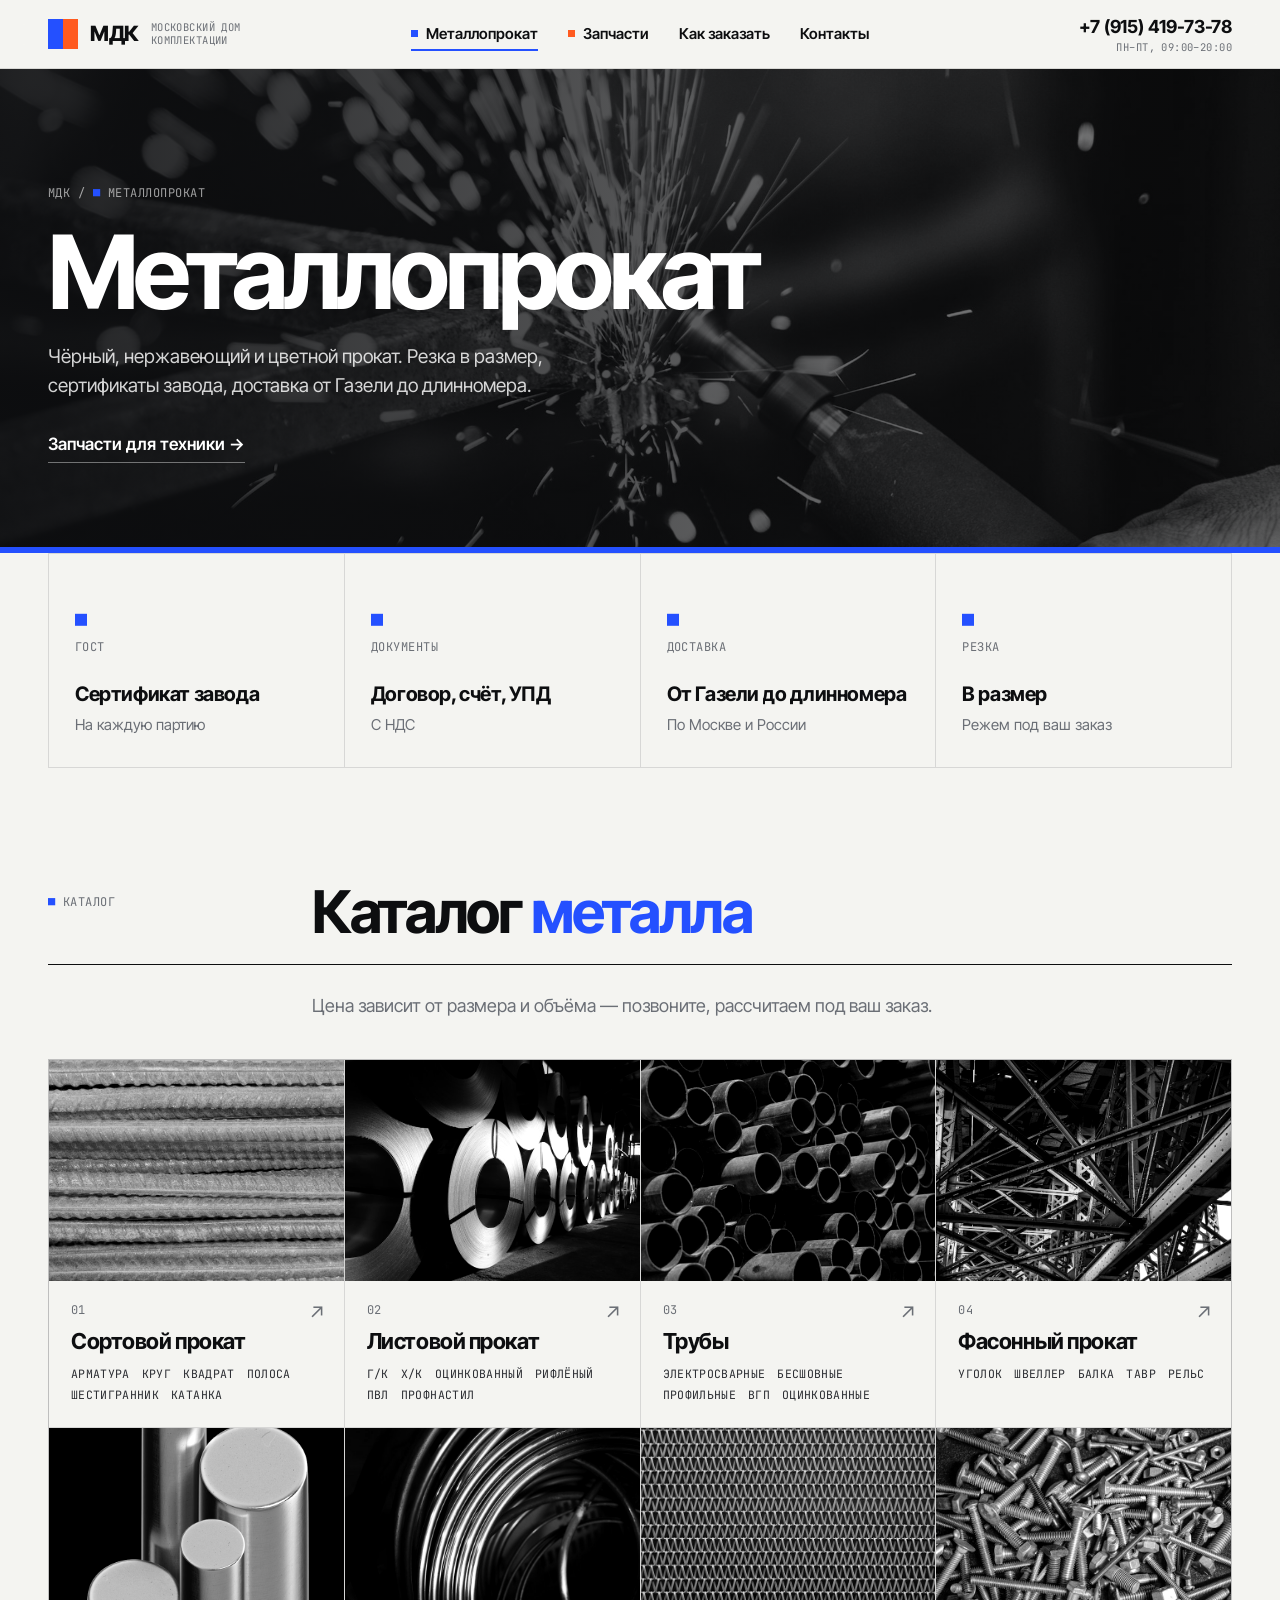
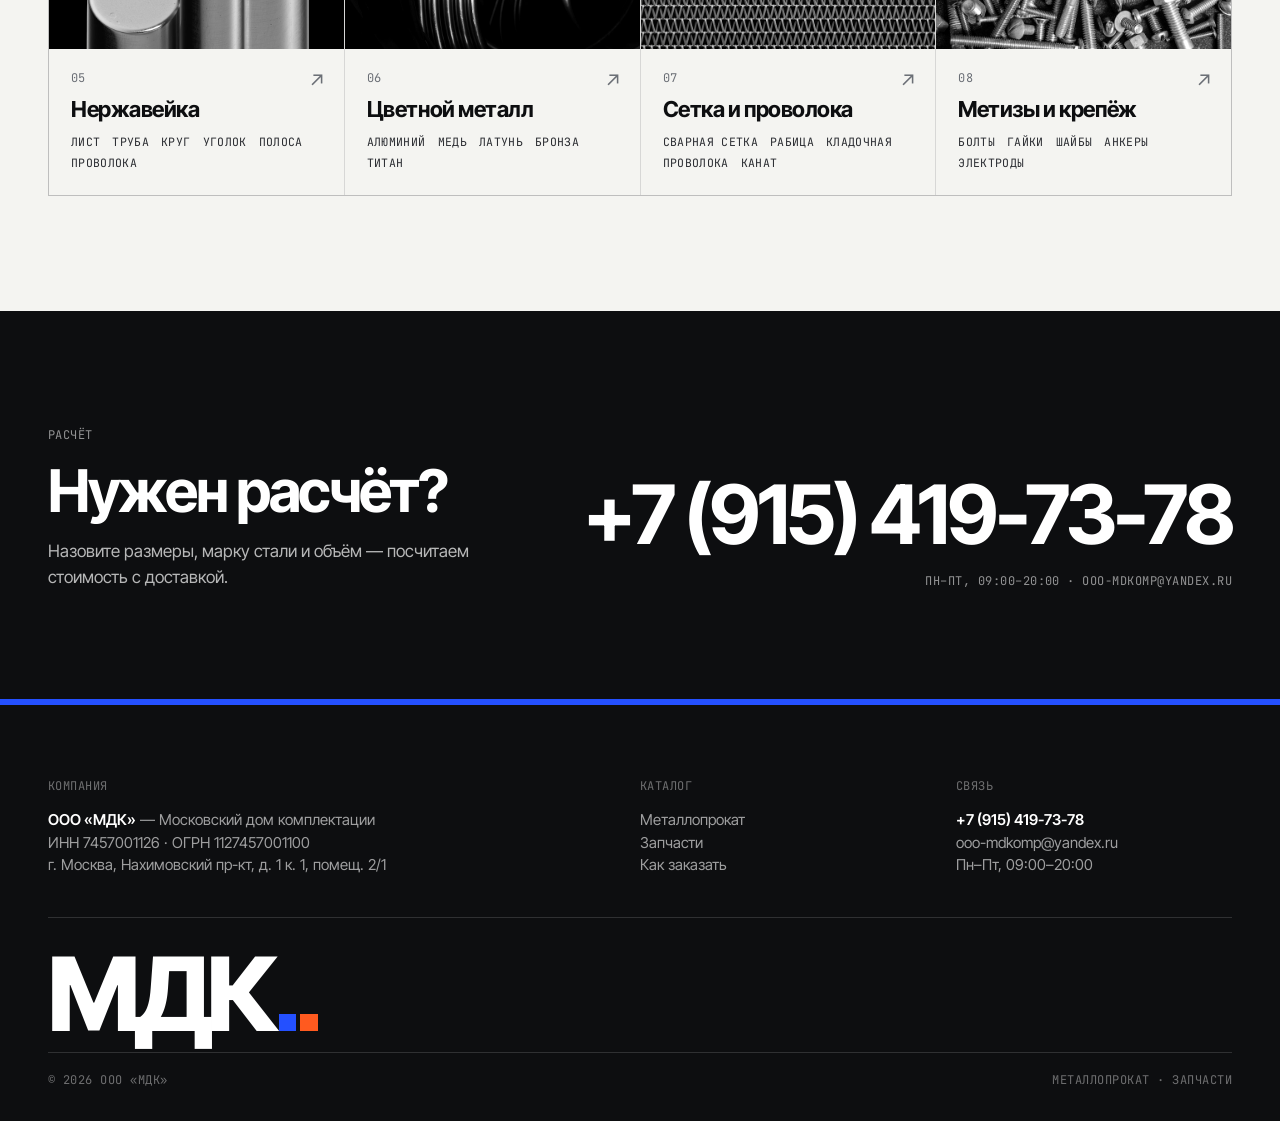
==== metall.html @ 5b30b917 "Телефоны: фото цветное в середине экрана" ====
<!doctype html>
<html lang="ru">
<head>
<meta charset="utf-8">
<meta name="viewport" content="width=device-width, initial-scale=1">
<meta name="robots" content="noindex, nofollow">  <!-- черновик: убрать при запуске -->
<title>Металлопрокат — МДК</title>
<meta name="description" content="ООО «МДК»: оптовые поставки металлопроката для объектов и запчастей для автопарков">
<meta property="og:type" content="website">
<meta property="og:site_name" content="МДК">
<meta property="og:title" content="Металлопрокат — МДК">
<meta property="og:description" content="ООО «МДК»: оптовые поставки металлопроката для объектов и запчастей для автопарков">
<meta property="og:url" content="https://mdkmdkmdk2027.github.io/metall.html">
<meta property="og:image" content="https://mdkmdkmdk2027.github.io/img/og.jpg?v=c39ac950">
<meta property="og:image:width" content="1200">
<meta property="og:image:height" content="630">
<meta name="twitter:card" content="summary_large_image">
<link rel="preconnect" href="https://fonts.googleapis.com">
<link rel="preconnect" href="https://fonts.gstatic.com" crossorigin>
<link href="https://fonts.googleapis.com/css2?family=Inter+Tight:wght@400;500;600;700;800&family=JetBrains+Mono:wght@400;700&display=swap" rel="stylesheet">
<link rel="stylesheet" href="style.css?v=85838760">
<script>document.documentElement.classList.add("js")</script>
</head>
<body>
<header class="site"><div class="wrap">
<a class="logo" href="index.html"><span class="mark"><i></i><i></i></span><b>МДК</b><span class="mono">Московский дом комплектации</span></a>
<nav class="main"><a href="metall.html" class="metal on">Металлопрокат</a><a href="zapchasti.html" class="parts">Запчасти</a><a href="index.html#kak" class="">Как заказать</a><a href="index.html#kontakty" class="">Контакты</a></nav>
<div class="right"><span class="tagline">Оптовые поставки для объектов и автопарков</span>
<a class="phone" href="tel:+79154197378">+7 (915) 419-73-78<span class="mono">Пн–Пт, 09:00–20:00</span></a></div>
</div></header>

<div class="pagehead metal"><div class="img" style="background-image:url(img/hero-metall.jpg?v=57c1b4a6)"></div><div class="wrap">
<div class="mono"><a href="index.html">МДК</a> / <b>■</b> Металлопрокат</div>
<h1>Металлопрокат</h1>
<p>Чёрный, нержавеющий и цветной прокат. Резка в размер, сертификаты завода, доставка от Газели до длинномера.</p>
<a class="other" href="zapchasti.html">Запчасти для техники →</a>
</div></div>
<div class="perks metal"><div class="wrap"><div class="cells"><div class="cell reveal"><div class="mono"><b>■</b> ГОСТ</div><b>Сертификат завода</b><span>На каждую партию</span></div><div class="cell reveal"><div class="mono"><b>■</b> Документы</div><b>Договор, счёт, УПД</b><span>С НДС</span></div><div class="cell reveal"><div class="mono"><b>■</b> Доставка</div><b>От Газели до длинномера</b><span>По Москве и России</span></div><div class="cell reveal"><div class="mono"><b>■</b> Резка</div><b>В размер</b><span>Режем под ваш заказ</span></div></div></div></div>
<section class="metal"><div class="wrap">
<div class="shead reveal"><div class="mono"><b>■</b> Каталог</div><h2>Каталог <span class="c">металла</span></h2></div>
<p class="sub reveal">Цена зависит от размера и объёма — позвоните, рассчитаем под ваш заказ.</p>
<div class="tiles "><div class="tile reveal"><div class="pic" style="background-image:url(img/m-sort.jpg?v=5205f03b)"></div><div class="body"><span class="go">↗</span><div class="mono">01</div><h3>Сортовой прокат</h3><ul><li>Арматура</li><li>Круг</li><li>Квадрат</li><li>Полоса</li><li>Шестигранник</li><li>Катанка</li></ul></div></div><div class="tile reveal"><div class="pic" style="background-image:url(img/m-list.jpg?v=18ad1d79)"></div><div class="body"><span class="go">↗</span><div class="mono">02</div><h3>Листовой прокат</h3><ul><li>Г/к</li><li>Х/к</li><li>Оцинкованный</li><li>Рифлёный</li><li>ПВЛ</li><li>Профнастил</li></ul></div></div><div class="tile reveal"><div class="pic" style="background-image:url(img/m-truby.jpg?v=a0edea4f)"></div><div class="body"><span class="go">↗</span><div class="mono">03</div><h3>Трубы</h3><ul><li>Электросварные</li><li>Бесшовные</li><li>Профильные</li><li>ВГП</li><li>Оцинкованные</li></ul></div></div><div class="tile reveal"><div class="pic" style="background-image:url(img/m-fason.jpg?v=fa17dc12)"></div><div class="body"><span class="go">↗</span><div class="mono">04</div><h3>Фасонный прокат</h3><ul><li>Уголок</li><li>Швеллер</li><li>Балка</li><li>Тавр</li><li>Рельс</li></ul></div></div><div class="tile reveal"><div class="pic" style="background-image:url(img/m-inox.jpg?v=03edb4b9)"></div><div class="body"><span class="go">↗</span><div class="mono">05</div><h3>Нержавейка</h3><ul><li>Лист</li><li>Труба</li><li>Круг</li><li>Уголок</li><li>Полоса</li><li>Проволока</li></ul></div></div><div class="tile reveal"><div class="pic" style="background-image:url(img/m-color.jpg?v=ea2280f4)"></div><div class="body"><span class="go">↗</span><div class="mono">06</div><h3>Цветной металл</h3><ul><li>Алюминий</li><li>Медь</li><li>Латунь</li><li>Бронза</li><li>Титан</li></ul></div></div><div class="tile reveal"><div class="pic" style="background-image:url(img/m-setka.jpg?v=76192dc4)"></div><div class="body"><span class="go">↗</span><div class="mono">07</div><h3>Сетка и проволока</h3><ul><li>Сварная сетка</li><li>Рабица</li><li>Кладочная</li><li>Проволока</li><li>Канат</li></ul></div></div><div class="tile reveal"><div class="pic" style="background-image:url(img/m-metizy.jpg?v=efcea07a)"></div><div class="body"><span class="go">↗</span><div class="mono">08</div><h3>Метизы и крепёж</h3><ul><li>Болты</li><li>Гайки</li><li>Шайбы</li><li>Анкеры</li><li>Электроды</li></ul></div></div></div>
</div></section>
<div class="call metal"><div class="wrap">
<div class="reveal"><div class="mono">Расчёт</div><h2>Нужен расчёт?</h2><p>Назовите размеры, марку стали и объём — посчитаем стоимость с доставкой.</p></div>
<div class="right reveal"><a class="big" href="tel:+79154197378">+7 (915) 419-73-78</a>
<div class="mono hours">Пн–Пт, 09:00–20:00 · ooo-mdkomp@yandex.ru</div></div>
</div><div class="bar"><i></i><i></i></div></div>

<footer><div class="wrap">
<div class="cols">
<div><span class="mono">Компания</span><b>ООО «МДК»</b> — Московский дом комплектации<br>ИНН 7457001126 · ОГРН 1127457001100<br>г. Москва, Нахимовский пр-кт, д. 1 к. 1, помещ. 2/1</div>
<div><span class="mono">Каталог</span><a href="metall.html">Металлопрокат</a><br><a href="zapchasti.html">Запчасти</a><br><a href="index.html#kak">Как заказать</a></div>
<div><span class="mono">Связь</span><a href="tel:+79154197378"><b>+7 (915) 419-73-78</b></a><br><a href="mailto:ooo-mdkomp@yandex.ru">ooo-mdkomp@yandex.ru</a><br>Пн–Пт, 09:00–20:00</div>
</div>
<div class="word">МДК<i></i><i></i></div>
<div class="legal mono"><span>© 2026 ООО «МДК»</span><span>Металлопрокат · Запчасти</span></div>
</div>
</footer>
<script>
(function () {
  var els = document.querySelectorAll(".reveal");
  if (!("IntersectionObserver" in window)) { els.forEach(function (e) { e.classList.add("in"); }); return; }
  var io = new IntersectionObserver(function (es) {
    es.forEach(function (e) { if (e.isIntersecting) { e.target.classList.add("in"); io.unobserve(e.target); } });
  }, { rootMargin: "0px 0px -8% 0px" });
  els.forEach(function (e) { io.observe(e); });
})();
// телефоны: фото цветное, пока проезжает через середину экрана (на компьютере — по наведению)
(function () {
  if (!window.matchMedia("(hover: none)").matches || !("IntersectionObserver" in window)) return;
  var io = new IntersectionObserver(function (es) {
    es.forEach(function (e) { e.target.classList.toggle("live", e.isIntersecting); });
  }, { rootMargin: "-35% 0px -35% 0px" });
  document.querySelectorAll(".tile, .half").forEach(function (e) { io.observe(e); });
})();
</script>
</body>
</html>
---- style.css ----
:root {
  --paper: #f4f4f1;
  --white: #ffffff;
  --ink: #0d0e10;
  --ink-2: #2a2c31;
  --muted: #6b6f76;
  --line: rgba(13, 14, 16, .12);
  --line-dark: rgba(255, 255, 255, .14);
  --metal: #2450ff;        /* металл — электрический синий */
  --parts: #ff5a1f;        /* запчасти — сигнальный оранжевый */
  --c: var(--ink);         /* цвет текущего направления */
  --wrap: 1320px;
  --pad: clamp(20px, 4vw, 48px);
  --sans: "Inter Tight", "Inter", system-ui, sans-serif;
  --mono: "JetBrains Mono", ui-monospace, monospace;
}
.metal { --c: var(--metal); }
.parts { --c: var(--parts); }

* { box-sizing: border-box; margin: 0; padding: 0; }
html { scroll-behavior: smooth; }
body { background: var(--paper); color: var(--ink); font-family: var(--sans); font-size: 17px; line-height: 1.5; -webkit-font-smoothing: antialiased; }
a { color: inherit; text-decoration: none; }
.wrap { max-width: var(--wrap); margin: 0 auto; padding: 0 var(--pad); }
.mono { font-family: var(--mono); font-size: 12px; letter-spacing: .04em; text-transform: uppercase; }

/* ---------- шапка ---------- */
header.site { position: sticky; top: 0; z-index: 20; background: rgba(244, 244, 241, .82); backdrop-filter: blur(14px); border-bottom: 1px solid var(--line); }
header.site .wrap { display: grid; grid-template-columns: 1fr auto 1fr; align-items: center; height: 68px; gap: 24px; }
.logo { display: flex; align-items: center; gap: 12px; }
.logo .mark { display: grid; grid-template-columns: 1fr 1fr; width: 30px; height: 30px; }
.logo .mark i:first-child { background: var(--metal); }
.logo .mark i:last-child { background: var(--parts); }
.logo b { font-size: 21px; font-weight: 800; letter-spacing: -.02em; }
.logo .mono { color: var(--muted); font-size: 10.5px; line-height: 1.25; max-width: 130px; }
nav.main { display: flex; gap: 30px; font-size: 15px; font-weight: 600; }
nav.main a { position: relative; padding: 6px 0; }
nav.main a::after { content: ""; position: absolute; left: 0; right: 100%; bottom: 0; height: 2px; background: var(--c); transition: right .25s; }
nav.main a:hover::after, nav.main a.on::after { right: 0; }
nav.main a.metal::before, nav.main a.parts::before { content: ""; display: inline-block; width: 7px; height: 7px; background: var(--c); margin-right: 8px; vertical-align: 2px; }
.phone { justify-self: end; text-align: right; font-weight: 700; font-size: 18px; letter-spacing: -.01em; white-space: nowrap; }
.phone .mono { display: block; color: var(--muted); font-size: 10.5px; font-weight: 400; }

/* ---------- первый экран ---------- */
.intro { padding: clamp(48px, 7vw, 96px) 0 clamp(28px, 4vw, 48px); }
.intro .wrap { display: grid; grid-template-columns: 1fr auto; align-items: end; gap: 40px; }
.intro h1 { font-size: clamp(42px, 7.2vw, 108px); font-weight: 700; line-height: .95; letter-spacing: -.045em; max-width: 13ch; }
.intro h1 .m { color: var(--metal); }
.intro h1 .p { color: var(--parts); }
.intro p.tagline { font-size: clamp(18px, 1.7vw, 22px); font-weight: 500; color: var(--ink-2); max-width: 22ch; padding-bottom: 10px; border-left: 2px solid var(--ink); padding-left: 18px; }

.split { display: grid; grid-template-columns: 1fr 1fr; border-top: 1px solid var(--line); }
.half { position: relative; height: min(72vh, 680px); min-height: 460px; overflow: hidden; color: #fff; display: flex; align-items: flex-end; isolation: isolate; }
.half + .half { border-left: 1px solid var(--paper); }
.half .img { position: absolute; inset: 0; z-index: -2; background-size: cover; background-position: center; filter: grayscale(1) contrast(1.08) brightness(.9); transform: scale(1.02); transition: filter .6s, transform 1.2s cubic-bezier(.2, .7, .2, 1); }
.half::before { content: ""; position: absolute; inset: 0; z-index: -1; background: linear-gradient(180deg, rgba(13, 14, 16, 0) 30%, rgba(13, 14, 16, .88) 100%); }
.half::after { content: ""; position: absolute; left: 0; bottom: 0; height: 6px; width: 64px; background: var(--c); transition: width .5s cubic-bezier(.2, .7, .2, 1); }
.half:hover .img { filter: grayscale(0) contrast(1.02) brightness(.85); transform: scale(1.06); }
.half:hover::after { width: 100%; }
.half .in { width: 100%; padding: clamp(24px, 3.4vw, 48px); display: grid; grid-template-columns: 1fr auto; align-items: end; gap: 24px; }
.half .idx { color: rgba(255, 255, 255, .7); }
.half .idx b { color: var(--c); font-weight: 700; }
.half h2 { font-size: clamp(38px, 5vw, 76px); font-weight: 700; letter-spacing: -.04em; line-height: 1; margin: 14px 0 16px; }
.half ul { list-style: none; display: flex; flex-wrap: wrap; gap: 8px; }
.half li { font-family: var(--mono); font-size: 12px; text-transform: uppercase; letter-spacing: .04em; padding: 6px 10px; border: 1px solid rgba(255, 255, 255, .35); background: rgba(13, 14, 16, .25); backdrop-filter: blur(4px); }
.arrow { width: 64px; height: 64px; display: grid; place-items: center; background: var(--c); color: #fff; font-size: 26px; transition: transform .3s; flex: none; }
.half:hover .arrow { transform: rotate(-45deg); }

/* ---------- бегущая строка ---------- */
.ticker { background: var(--ink); color: #fff; overflow: hidden; white-space: nowrap; border-top: 1px solid var(--ink); }
.ticker .track { display: inline-flex; animation: run 60s linear infinite; padding: 16px 0; }
.ticker span { font-family: var(--mono); font-size: 13px; text-transform: uppercase; letter-spacing: .06em; padding: 0 22px; opacity: .9; }
.ticker span.dot { padding: 0; opacity: 1; }
.ticker span.dot::before { content: "■"; font-size: 8px; vertical-align: 2px; }
.ticker span.dot.m::before { color: var(--metal); }
.ticker span.dot.p::before { color: var(--parts); }
@keyframes run { to { transform: translateX(-50%); } }

/* ---------- сетка-ячейки (преимущества, контакты) ---------- */
.cells { display: grid; grid-template-columns: repeat(4, 1fr); border-top: 1px solid var(--line); border-left: 1px solid var(--line); }
.cell { border-right: 1px solid var(--line); border-bottom: 1px solid var(--line); padding: 28px 26px 30px; background: transparent; transition: background .25s; }
.cell:hover { background: var(--white); }
.cell .mono { color: var(--muted); }
.cell b { display: block; font-size: 20px; font-weight: 700; letter-spacing: -.02em; margin: 26px 0 6px; line-height: 1.2; }
.cell span { color: var(--muted); font-size: 15px; }
.cell a b:hover { color: var(--metal); }
.perks { padding: 0; }
.perks.metal .cell .mono b, .perks.parts .cell .mono b { color: var(--c); }

/* ---------- секции ---------- */
section { padding: clamp(64px, 9vw, 120px) 0; }
section.white { background: var(--white); }
.shead { display: grid; grid-template-columns: 240px 1fr auto; gap: 24px; align-items: end; margin-bottom: clamp(32px, 4vw, 56px); padding-bottom: 22px; border-bottom: 1px solid var(--ink); }
.shead .mono { color: var(--muted); align-self: start; padding-top: 10px; }
.shead .mono b { color: var(--c); }
h2 { font-size: clamp(34px, 4.6vw, 64px); font-weight: 700; line-height: 1; letter-spacing: -.04em; }
h2 .c { color: var(--c); }
.more { font-weight: 600; white-space: nowrap; display: inline-flex; gap: 10px; align-items: center; }
.more::after { content: "→"; display: grid; place-items: center; width: 36px; height: 36px; background: var(--c); color: #fff; transition: transform .25s; }
.more:hover::after { transform: translateX(4px); }
.sub { color: var(--muted); max-width: 640px; margin: -24px 0 40px 264px; font-size: 18px; }

/* ---------- плитки каталога ---------- */
.tiles { display: grid; grid-template-columns: repeat(4, 1fr); gap: 1px; background: var(--line); border: 1px solid var(--line); }
.tiles.three { grid-template-columns: repeat(3, 1fr); }
.tile { background: var(--paper); display: flex; flex-direction: column; position: relative; overflow: hidden; }
section.white .tile { background: var(--white); }
.tile .pic { aspect-ratio: 4 / 3; background-size: cover; background-position: center; filter: grayscale(1) contrast(1.05); transition: filter .5s, transform .8s cubic-bezier(.2, .7, .2, 1); }
.tile:hover .pic { filter: grayscale(0); transform: scale(1.04); }
.tile .body { padding: 20px 22px 24px; position: relative; background: inherit; flex: 1; }
.tile .body::before { content: ""; position: absolute; left: 0; top: 0; height: 3px; width: 0; background: var(--c); transition: width .4s; }
.tile:hover .body::before { width: 100%; }
.tile .mono { color: var(--muted); }
.tile h3 { font-size: 22px; font-weight: 700; letter-spacing: -.02em; margin: 10px 0 10px; line-height: 1.15; }
.tile ul { list-style: none; display: flex; flex-wrap: wrap; gap: 4px 12px; font-family: var(--mono); font-size: 11.5px; text-transform: uppercase; letter-spacing: .03em; color: var(--ink-2); }
.tile .go { position: absolute; right: 18px; top: 18px; font-size: 20px; color: var(--muted); transition: color .25s, transform .25s; }
.tile:hover .go { color: var(--c); transform: translate(2px, -2px); }

/* ---------- типы техники ---------- */
.vtype .brands { display: flex; flex-wrap: wrap; gap: 6px; margin-top: 16px; }
.vtype .brands span { font-family: var(--mono); font-size: 11px; text-transform: uppercase; letter-spacing: .03em; padding: 5px 8px; border: 1px solid var(--line); }
.vtype p { color: var(--muted); font-size: 15px; }

/* ---------- как заказать ---------- */
.steps { display: grid; grid-template-columns: repeat(4, 1fr); counter-reset: s; }
.step { padding: 0 28px 0 0; position: relative; }
.step::before { counter-increment: s; content: "0" counter(s); display: block; font-family: var(--mono); font-size: 13px; color: var(--muted); padding-bottom: 18px; border-bottom: 1px solid var(--ink); margin-bottom: 26px; }
.step::after { content: ""; position: absolute; left: 0; top: 27px; width: 9px; height: 9px; background: var(--ink); }
.step b { display: block; font-size: 24px; font-weight: 700; letter-spacing: -.02em; margin-bottom: 8px; }
.step span { color: var(--muted); font-size: 15px; }

/* ---------- позвоните ---------- */
.call { background: var(--ink); color: #fff; padding: clamp(64px, 9vw, 120px) 0; position: relative; overflow: hidden; }
.call .wrap { display: grid; grid-template-columns: 1fr 1fr; gap: 40px; align-items: end; }
.call .mono { color: rgba(255, 255, 255, .55); }
.call h2 { margin-top: 18px; }
.call p { color: rgba(255, 255, 255, .7); margin-top: 18px; max-width: 46ch; }
.call .big { display: block; font-size: clamp(40px, 6.4vw, 96px); font-weight: 700; letter-spacing: -.045em; line-height: 1; white-space: nowrap; transition: color .25s; }
.call .big:hover { color: var(--c); }
.call.metal .big, .call.parts .big { color: #fff; }
.call.metal .big:hover, .call.parts .big:hover { color: var(--c); }
.call .hours { margin-top: 16px; color: rgba(255, 255, 255, .55); }
.call .bar { position: absolute; left: 0; right: 0; bottom: 0; height: 6px; display: grid; grid-template-columns: 1fr 1fr; }
.call .bar i:first-child { background: var(--metal); }
.call .bar i:last-child { background: var(--parts); }
.call.metal .bar i, .call.parts .bar i { background: var(--c); }
.call .right { text-align: right; }

/* ---------- FAQ ---------- */
.faq { margin-top: -1px; }
.faq details { border-bottom: 1px solid var(--line); }
.faq summary { cursor: pointer; padding: 26px 0; list-style: none; display: grid; grid-template-columns: 240px 1fr 40px; gap: 24px; align-items: center; font-size: 22px; font-weight: 600; letter-spacing: -.02em; }
.faq summary::-webkit-details-marker { display: none; }
.faq summary .mono { color: var(--muted); }
.faq summary::after { content: "+"; justify-self: end; font-size: 28px; font-weight: 300; transition: transform .25s; }
.faq details[open] summary::after { transform: rotate(45deg); }
.faq details p { padding: 0 64px 28px 264px; color: var(--ink-2); max-width: 980px; }

/* ---------- шапка подстраниц ---------- */
.pagehead { position: relative; color: #fff; isolation: isolate; overflow: hidden; }
.pagehead .img { position: absolute; inset: 0; z-index: -2; background-size: cover; background-position: center; filter: grayscale(1) contrast(1.08) brightness(.8); }
.pagehead::before { content: ""; position: absolute; inset: 0; z-index: -1; background: linear-gradient(90deg, rgba(13, 14, 16, .9) 0%, rgba(13, 14, 16, .35) 100%); }
.pagehead::after { content: ""; position: absolute; left: 0; bottom: 0; height: 6px; width: 100%; background: var(--c); }
.pagehead .wrap { padding-top: clamp(64px, 9vw, 120px); padding-bottom: clamp(56px, 7vw, 96px); }
.pagehead .mono { color: rgba(255, 255, 255, .6); }
.pagehead .mono b { color: var(--c); }
.pagehead h1 { font-size: clamp(48px, 8vw, 120px); font-weight: 700; letter-spacing: -.05em; line-height: .95; margin: 22px 0 22px; }
.pagehead p { max-width: 560px; font-size: 19px; color: rgba(255, 255, 255, .82); }
.pagehead .other { display: inline-flex; margin-top: 32px; gap: 10px; font-weight: 600; border-bottom: 1px solid rgba(255, 255, 255, .4); padding-bottom: 4px; }
.pagehead .other:hover { border-color: #fff; }

/* ---------- подвал ---------- */
footer { background: var(--ink); color: rgba(255, 255, 255, .6); padding: 72px 0 0; font-size: 15px; overflow: hidden; }
footer .cols { display: grid; grid-template-columns: 2fr 1fr 1fr; gap: 40px; padding-bottom: 40px; border-bottom: 1px solid var(--line-dark); }
footer .mono { color: rgba(255, 255, 255, .4); display: block; margin-bottom: 14px; }
footer b { color: #fff; font-weight: 600; }
footer a:hover { color: #fff; }
footer .word { font-size: clamp(56px, 8vw, 114px); font-weight: 800; letter-spacing: -.06em; line-height: .8; color: #fff; margin-top: 36px; padding-bottom: .16em; white-space: nowrap; }
footer .word i { display: inline-block; width: .17em; height: .17em; background: var(--metal); margin-left: .06em; }
footer .word i + i { background: var(--parts); margin-left: .04em; }
footer .legal { display: flex; justify-content: space-between; gap: 20px; padding-top: 18px; padding-bottom: 18px; border-top: 1px solid var(--line-dark); color: rgba(255, 255, 255, .4); }

/* ---------- появление при прокрутке ---------- */
.js .reveal { opacity: 0; transform: translateY(24px); transition: opacity .8s, transform .8s cubic-bezier(.2, .7, .2, 1); }
.js .reveal.in { opacity: 1; transform: none; }
@media (prefers-reduced-motion: reduce) { .js .reveal { opacity: 1; transform: none; } .ticker .track { animation: none; } }

/* ---------- планшет и телефон ---------- */
@media (max-width: 1080px) {
  header.site .wrap { grid-template-columns: 1fr auto; }
  nav.main { display: none; }
  .tiles { grid-template-columns: repeat(2, 1fr); }
  .tiles.three { grid-template-columns: repeat(2, 1fr); }
  .cells, .steps { grid-template-columns: repeat(2, 1fr); }
  .steps { row-gap: 40px; }
  .shead { grid-template-columns: 1fr auto; }
  .shead .mono { grid-column: 1 / -1; }
  .sub { margin-left: 0; }
  .faq summary { grid-template-columns: 1fr 40px; }
  .faq summary .mono { display: none; }
  .faq details p { padding-left: 0; }
}
@media (max-width: 760px) {
  .intro .wrap { grid-template-columns: 1fr; gap: 24px; }
  .split { grid-template-columns: 1fr; }
  .half { height: 62vh; min-height: 420px; }
  .half + .half { border-left: 0; border-top: 1px solid var(--paper); }
  .call .wrap { grid-template-columns: 1fr; }
  .call .right { text-align: left; }
  footer .cols { grid-template-columns: 1fr; }
  .logo .mono { display: none; }
  .phone { font-size: 16px; }
}
@media (max-width: 520px) {
  .tiles, .tiles.three, .cells, .steps { grid-template-columns: 1fr; }
  .shead { grid-template-columns: 1fr; }
  .half .in { grid-template-columns: 1fr; }
  .arrow { display: none; }
  footer .legal { flex-direction: column; }
}

a.cell { display: block; }
.perks .cell .mono b { color: var(--c); }

/* ---------- шапка: слоган у телефона, первый экран без заголовка ---------- */
.sr { position: absolute; width: 1px; height: 1px; overflow: hidden; clip: rect(0 0 0 0); white-space: nowrap; }
header.site .right { justify-self: end; display: flex; align-items: center; gap: 22px; }
header.site .tagline { font-size: 13px; line-height: 1.3; color: var(--ink-2); max-width: 170px; text-align: right; padding-right: 22px; border-right: 1px solid var(--line); }
.tagline-m { display: none; }
.half { height: clamp(460px, calc(100svh - 68px - 50px), 760px); }
@media (max-width: 1360px) {
  header.site .tagline { display: none; }
  .tagline-m { display: block; padding: 14px var(--pad); font-size: 14px; color: var(--ink-2); border-bottom: 1px solid var(--line); }
}
@media (max-width: 760px) { .half { height: 62vh; min-height: 420px; } }

/* ---------- телефоны: быстро и компактно ---------- */
@media (hover: none), (max-width: 760px) {
  /* без проявления при прокрутке — на телефоне выглядит как «лаг» */
  .js .reveal { opacity: 1; transform: none; transition: none; }
  .half .img, .tile .pic { transition: none; }
}
@media (max-width: 760px) {
  header.site { backdrop-filter: none; background: var(--paper); }
  header.site .wrap { height: 60px; }
  .half li { backdrop-filter: none; background: rgba(13, 14, 16, .45); }
  .half { height: 330px; min-height: 0; }          /* фикс. высота: не прыгает, когда сворачивается адресная строка */
  .half .in { padding: 22px 20px; }
  .half .idx { display: none; }
  .half h2 { font-size: 36px; margin: 0 0 12px; }
  .half li { font-size: 10.5px; padding: 5px 8px; }

  section { padding: 48px 0; }
  .shead { margin-bottom: 24px; padding-bottom: 14px; gap: 12px; }
  h2 { font-size: 32px; }
  .more::after { width: 30px; height: 30px; }

  .tiles, .tiles.three { grid-template-columns: 1fr 1fr; }
  .tile .pic { aspect-ratio: 1 / 1; }
  .tile .body { padding: 12px 12px 14px; }
  .tile .go { display: none; }
  .tile h3 { font-size: 16px; margin: 4px 0 6px; }
  .tile ul { font-size: 10px; gap: 2px 8px; }
  .tiles.three .vtype { grid-column: 1 / -1; }      /* легковые/грузовые/спецтехника — по одной, но ниже */
  .vtype .pic { aspect-ratio: 16 / 9; }
  .vtype h3 { font-size: 20px; }

  .cells { grid-template-columns: 1fr 1fr; }
  .cell { padding: 16px 14px 18px; }
  .cell b { font-size: 16px; margin: 12px 0 4px; }
  .cell span { font-size: 13px; }
  #kontakty .cells { grid-template-columns: 1fr; }
  #kontakty .cell b { font-size: 18px; margin-top: 8px; overflow-wrap: anywhere; }

  .steps { grid-template-columns: 1fr 1fr; row-gap: 28px; }
  .step { padding-right: 14px; }
  .step::before { padding-bottom: 12px; margin-bottom: 16px; }
  .step::after { top: 21px; }
  .step b { font-size: 18px; }
  .step span { font-size: 13px; }

  .call { padding: 56px 0; }
  .call .big { font-size: 10.4vw; }
  .faq summary { font-size: 17px; padding: 18px 0; }
  .pagehead h1 { font-size: 48px; }
  .pagehead p { font-size: 16px; }
  footer { padding-top: 48px; }
}

/* телефоны: цвет у фото в середине экрана (класс live ставит скрипт) */
@media (hover: none) {
  .tile .pic, .half .img { transition: filter .6s; }
  .tile.live .pic { filter: grayscale(0); }
  .half.live .img { filter: grayscale(0) contrast(1.02) brightness(.85); }
  .tile.live .body::before { width: 100%; }
}
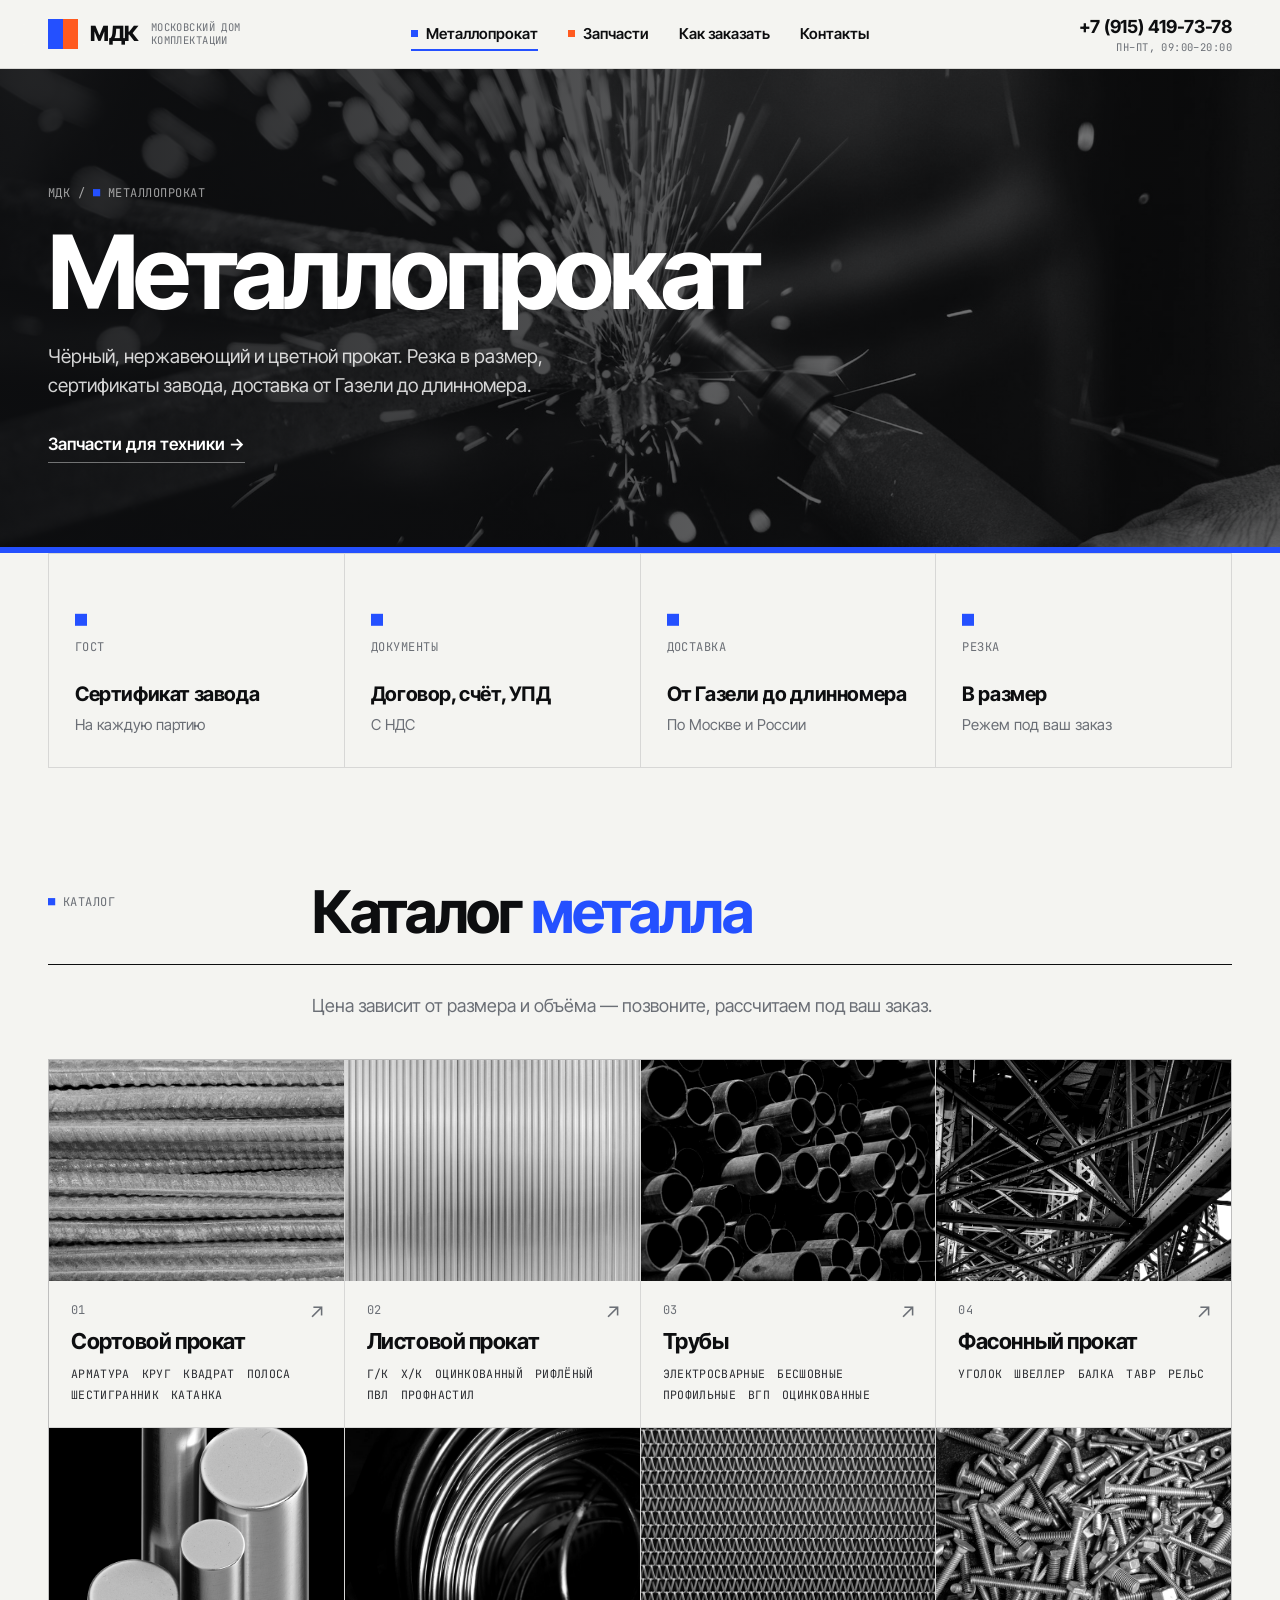
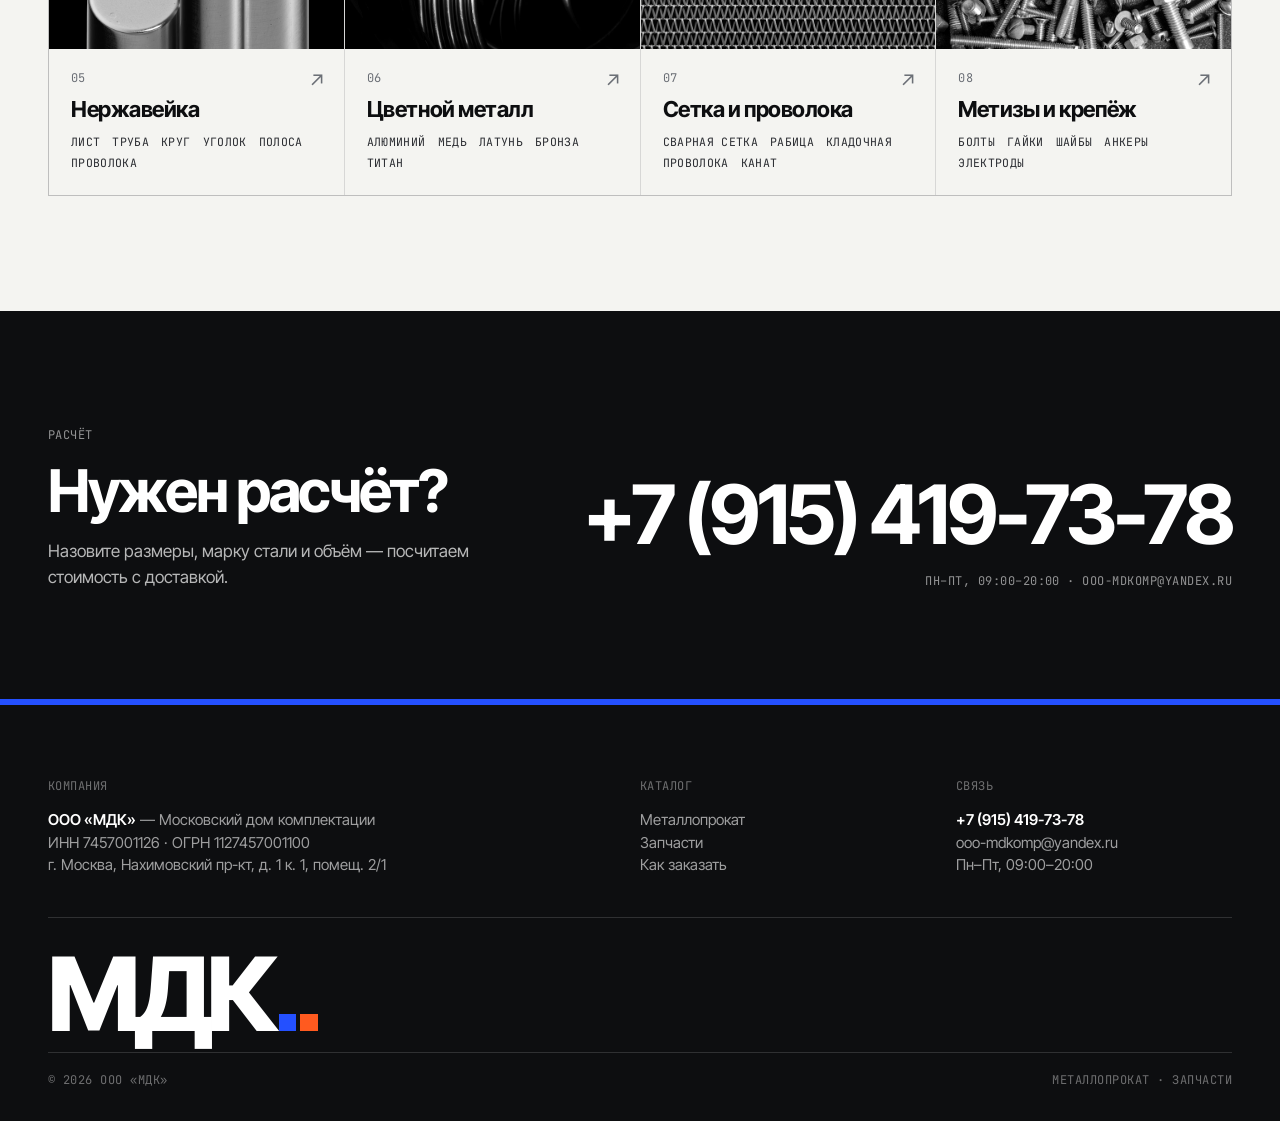
==== commit a88e490f: "Лист — цветной профнастил; запчасти 8 разделов, 4 в ряд (без масел)" ====
--- a/metall.html
+++ b/metall.html
@@ -39,7 +39,7 @@
 <section class="metal"><div class="wrap">
 <div class="shead reveal"><div class="mono"><b>■</b> Каталог</div><h2>Каталог <span class="c">металла</span></h2></div>
 <p class="sub reveal">Цена зависит от размера и объёма — позвоните, рассчитаем под ваш заказ.</p>
-<div class="tiles "><div class="tile reveal"><div class="pic" style="background-image:url(img/m-sort.jpg?v=5205f03b)"></div><div class="body"><span class="go">↗</span><div class="mono">01</div><h3>Сортовой прокат</h3><ul><li>Арматура</li><li>Круг</li><li>Квадрат</li><li>Полоса</li><li>Шестигранник</li><li>Катанка</li></ul></div></div><div class="tile reveal"><div class="pic" style="background-image:url(img/m-list.jpg?v=18ad1d79)"></div><div class="body"><span class="go">↗</span><div class="mono">02</div><h3>Листовой прокат</h3><ul><li>Г/к</li><li>Х/к</li><li>Оцинкованный</li><li>Рифлёный</li><li>ПВЛ</li><li>Профнастил</li></ul></div></div><div class="tile reveal"><div class="pic" style="background-image:url(img/m-truby.jpg?v=a0edea4f)"></div><div class="body"><span class="go">↗</span><div class="mono">03</div><h3>Трубы</h3><ul><li>Электросварные</li><li>Бесшовные</li><li>Профильные</li><li>ВГП</li><li>Оцинкованные</li></ul></div></div><div class="tile reveal"><div class="pic" style="background-image:url(img/m-fason.jpg?v=fa17dc12)"></div><div class="body"><span class="go">↗</span><div class="mono">04</div><h3>Фасонный прокат</h3><ul><li>Уголок</li><li>Швеллер</li><li>Балка</li><li>Тавр</li><li>Рельс</li></ul></div></div><div class="tile reveal"><div class="pic" style="background-image:url(img/m-inox.jpg?v=03edb4b9)"></div><div class="body"><span class="go">↗</span><div class="mono">05</div><h3>Нержавейка</h3><ul><li>Лист</li><li>Труба</li><li>Круг</li><li>Уголок</li><li>Полоса</li><li>Проволока</li></ul></div></div><div class="tile reveal"><div class="pic" style="background-image:url(img/m-color.jpg?v=ea2280f4)"></div><div class="body"><span class="go">↗</span><div class="mono">06</div><h3>Цветной металл</h3><ul><li>Алюминий</li><li>Медь</li><li>Латунь</li><li>Бронза</li><li>Титан</li></ul></div></div><div class="tile reveal"><div class="pic" style="background-image:url(img/m-setka.jpg?v=76192dc4)"></div><div class="body"><span class="go">↗</span><div class="mono">07</div><h3>Сетка и проволока</h3><ul><li>Сварная сетка</li><li>Рабица</li><li>Кладочная</li><li>Проволока</li><li>Канат</li></ul></div></div><div class="tile reveal"><div class="pic" style="background-image:url(img/m-metizy.jpg?v=efcea07a)"></div><div class="body"><span class="go">↗</span><div class="mono">08</div><h3>Метизы и крепёж</h3><ul><li>Болты</li><li>Гайки</li><li>Шайбы</li><li>Анкеры</li><li>Электроды</li></ul></div></div></div>
+<div class="tiles "><div class="tile reveal"><div class="pic" style="background-image:url(img/m-sort.jpg?v=5205f03b)"></div><div class="body"><span class="go">↗</span><div class="mono">01</div><h3>Сортовой прокат</h3><ul><li>Арматура</li><li>Круг</li><li>Квадрат</li><li>Полоса</li><li>Шестигранник</li><li>Катанка</li></ul></div></div><div class="tile reveal"><div class="pic" style="background-image:url(img/m-list.jpg?v=8f19a4a4)"></div><div class="body"><span class="go">↗</span><div class="mono">02</div><h3>Листовой прокат</h3><ul><li>Г/к</li><li>Х/к</li><li>Оцинкованный</li><li>Рифлёный</li><li>ПВЛ</li><li>Профнастил</li></ul></div></div><div class="tile reveal"><div class="pic" style="background-image:url(img/m-truby.jpg?v=a0edea4f)"></div><div class="body"><span class="go">↗</span><div class="mono">03</div><h3>Трубы</h3><ul><li>Электросварные</li><li>Бесшовные</li><li>Профильные</li><li>ВГП</li><li>Оцинкованные</li></ul></div></div><div class="tile reveal"><div class="pic" style="background-image:url(img/m-fason.jpg?v=fa17dc12)"></div><div class="body"><span class="go">↗</span><div class="mono">04</div><h3>Фасонный прокат</h3><ul><li>Уголок</li><li>Швеллер</li><li>Балка</li><li>Тавр</li><li>Рельс</li></ul></div></div><div class="tile reveal"><div class="pic" style="background-image:url(img/m-inox.jpg?v=03edb4b9)"></div><div class="body"><span class="go">↗</span><div class="mono">05</div><h3>Нержавейка</h3><ul><li>Лист</li><li>Труба</li><li>Круг</li><li>Уголок</li><li>Полоса</li><li>Проволока</li></ul></div></div><div class="tile reveal"><div class="pic" style="background-image:url(img/m-color.jpg?v=ea2280f4)"></div><div class="body"><span class="go">↗</span><div class="mono">06</div><h3>Цветной металл</h3><ul><li>Алюминий</li><li>Медь</li><li>Латунь</li><li>Бронза</li><li>Титан</li></ul></div></div><div class="tile reveal"><div class="pic" style="background-image:url(img/m-setka.jpg?v=76192dc4)"></div><div class="body"><span class="go">↗</span><div class="mono">07</div><h3>Сетка и проволока</h3><ul><li>Сварная сетка</li><li>Рабица</li><li>Кладочная</li><li>Проволока</li><li>Канат</li></ul></div></div><div class="tile reveal"><div class="pic" style="background-image:url(img/m-metizy.jpg?v=efcea07a)"></div><div class="body"><span class="go">↗</span><div class="mono">08</div><h3>Метизы и крепёж</h3><ul><li>Болты</li><li>Гайки</li><li>Шайбы</li><li>Анкеры</li><li>Электроды</li></ul></div></div></div>
 </div></section>
 <div class="call metal"><div class="wrap">
 <div class="reveal"><div class="mono">Расчёт</div><h2>Нужен расчёт?</h2><p>Назовите размеры, марку стали и объём — посчитаем стоимость с доставкой.</p></div>
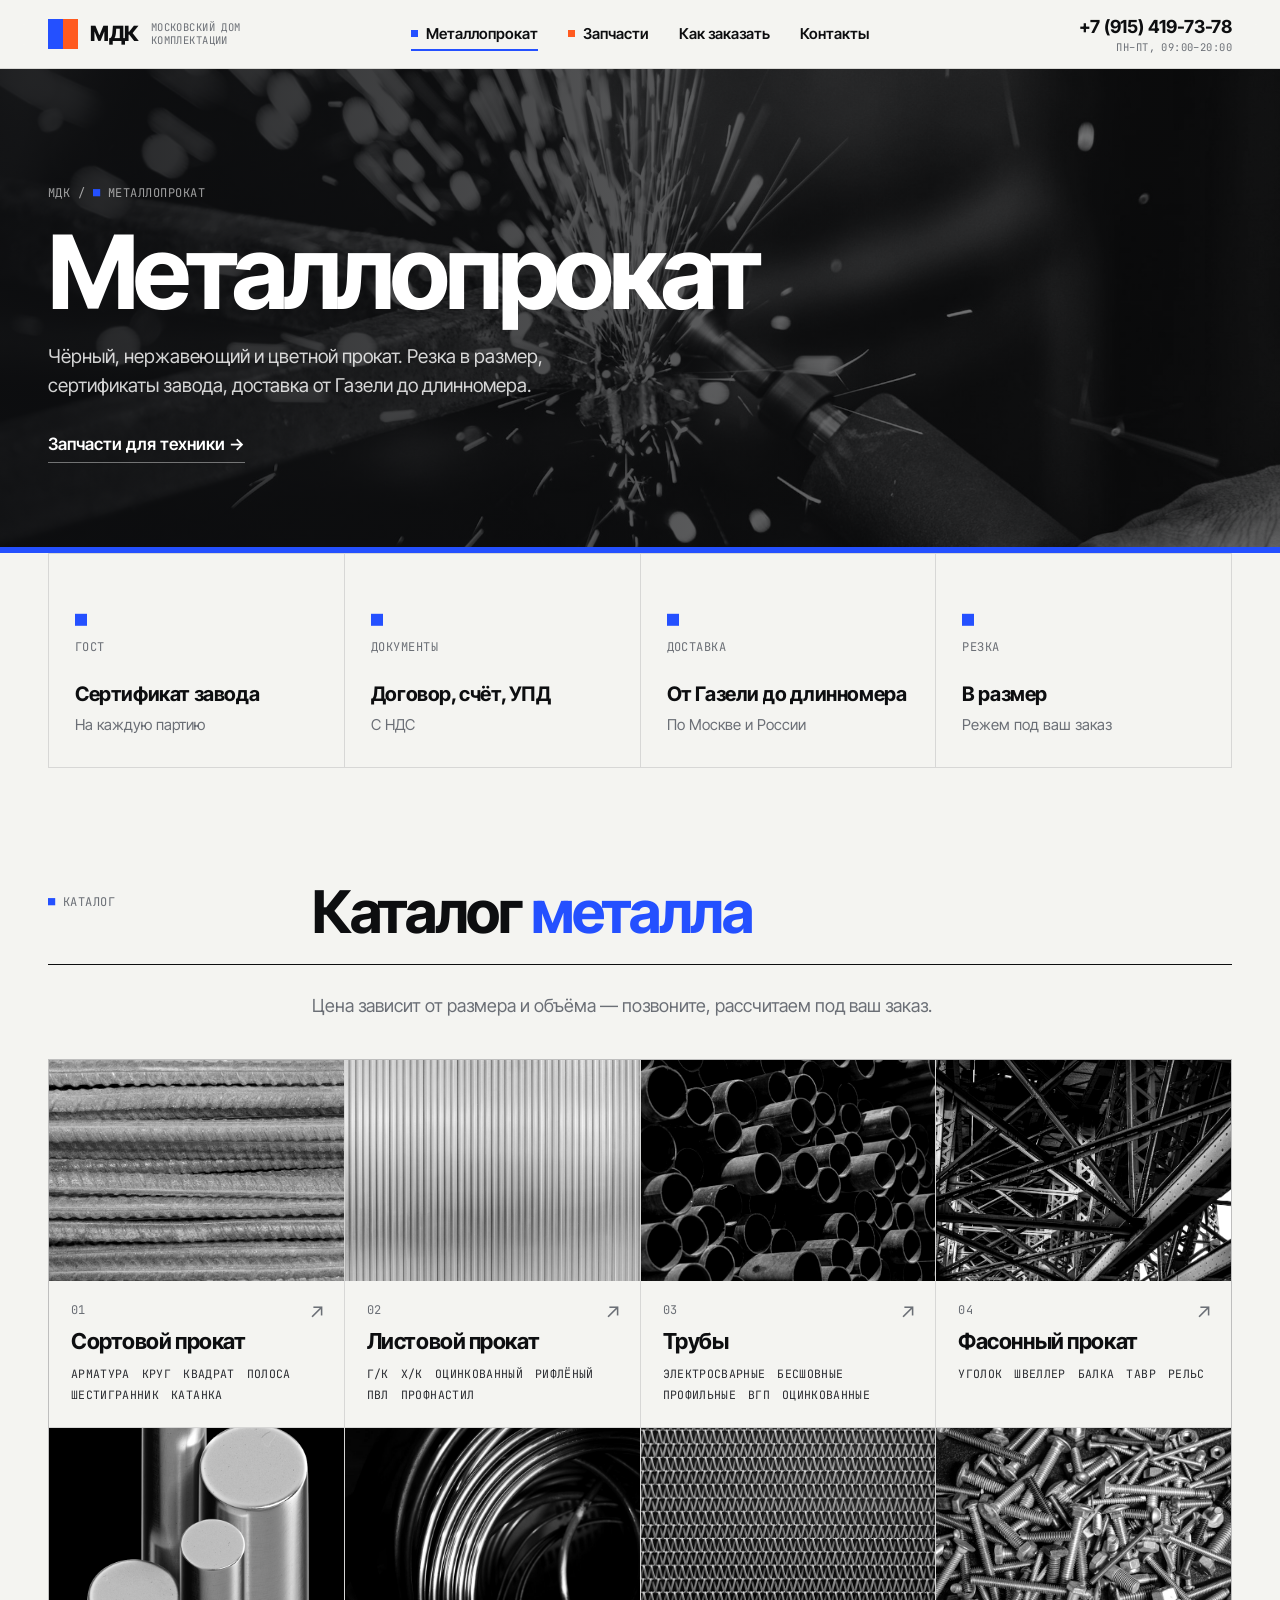
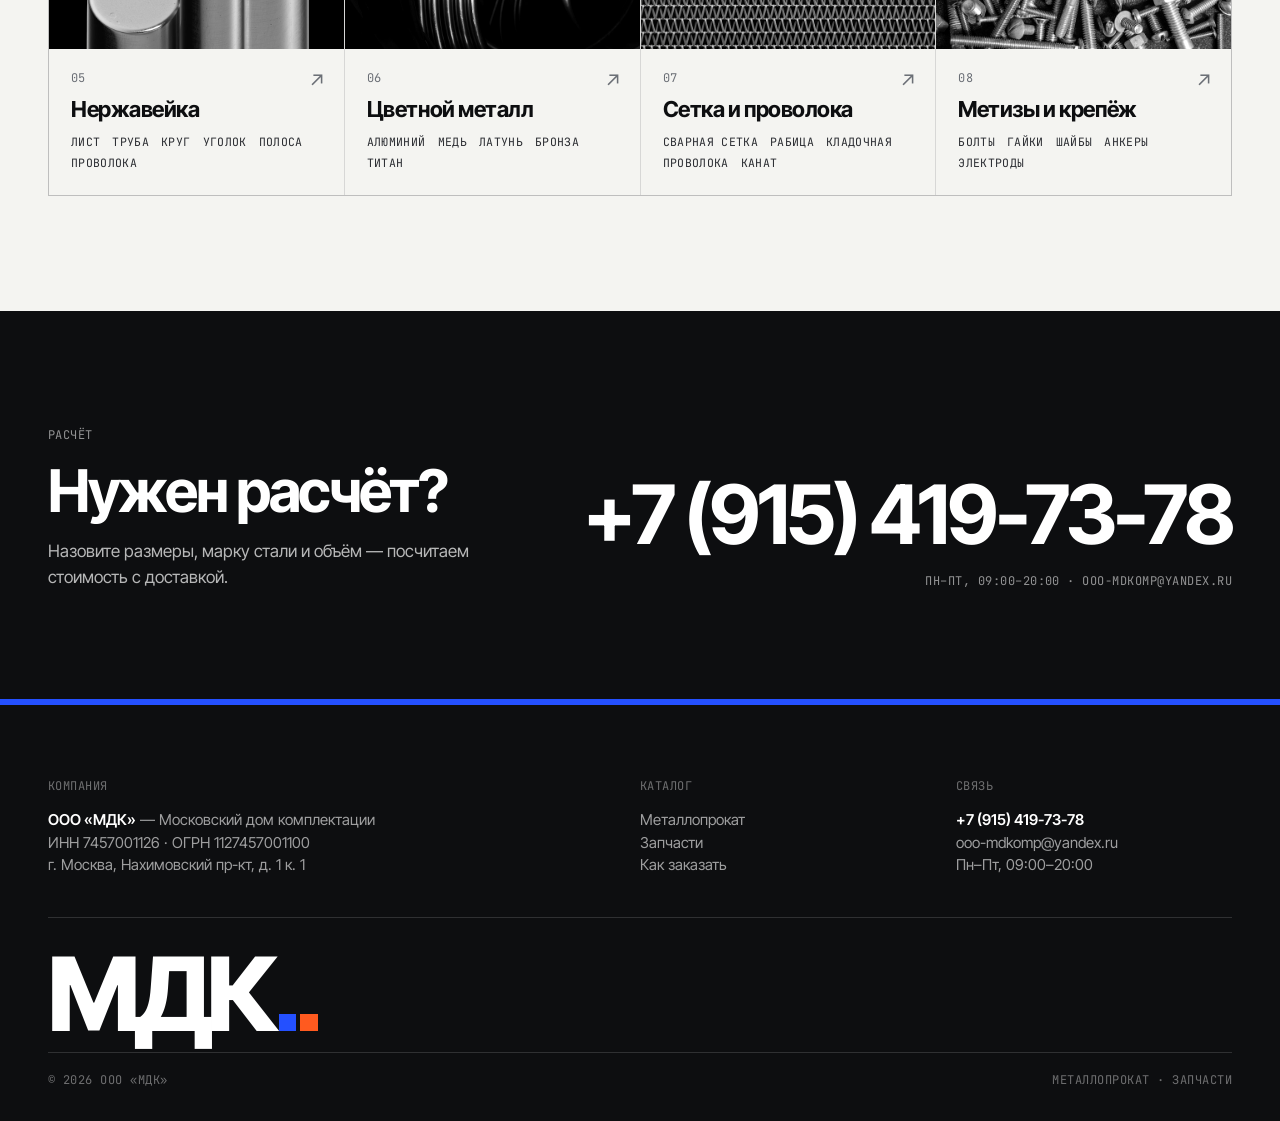
==== commit 5200696e: "Адрес без номера помещения" ====
--- a/metall.html
+++ b/metall.html
@@ -3,15 +3,17 @@
 <head>
 <meta charset="utf-8">
 <meta name="viewport" content="width=device-width, initial-scale=1">
-<meta name="robots" content="noindex, nofollow">  <!-- черновик: убрать при запуске -->
 <title>Металлопрокат — МДК</title>
 <meta name="description" content="ООО «МДК»: оптовые поставки металлопроката для объектов и запчастей для автопарков">
+<link rel="icon" href="favicon.ico" sizes="any">
+<link rel="icon" href="favicon.svg" type="image/svg+xml">
+<link rel="apple-touch-icon" href="apple-touch-icon.png">
 <meta property="og:type" content="website">
 <meta property="og:site_name" content="МДК">
 <meta property="og:title" content="Металлопрокат — МДК">
 <meta property="og:description" content="ООО «МДК»: оптовые поставки металлопроката для объектов и запчастей для автопарков">
-<meta property="og:url" content="https://mdkmdkmdk2027.github.io/metall.html">
-<meta property="og:image" content="https://mdkmdkmdk2027.github.io/img/og.jpg?v=c39ac950">
+<meta property="og:url" content="https://mdkomplekt.ru/metall.html">
+<meta property="og:image" content="https://mdkomplekt.ru/img/og.jpg?v=c39ac950">
 <meta property="og:image:width" content="1200">
 <meta property="og:image:height" content="630">
 <meta name="twitter:card" content="summary_large_image">
@@ -49,7 +51,7 @@
 
 <footer><div class="wrap">
 <div class="cols">
-<div><span class="mono">Компания</span><b>ООО «МДК»</b> — Московский дом комплектации<br>ИНН 7457001126 · ОГРН 1127457001100<br>г. Москва, Нахимовский пр-кт, д. 1 к. 1, помещ. 2/1</div>
+<div><span class="mono">Компания</span><b>ООО «МДК»</b> — Московский дом комплектации<br>ИНН 7457001126 · ОГРН 1127457001100<br>г. Москва, Нахимовский пр-кт, д. 1 к. 1</div>
 <div><span class="mono">Каталог</span><a href="metall.html">Металлопрокат</a><br><a href="zapchasti.html">Запчасти</a><br><a href="index.html#kak">Как заказать</a></div>
 <div><span class="mono">Связь</span><a href="tel:+79154197378"><b>+7 (915) 419-73-78</b></a><br><a href="mailto:ooo-mdkomp@yandex.ru">ooo-mdkomp@yandex.ru</a><br>Пн–Пт, 09:00–20:00</div>
 </div>
